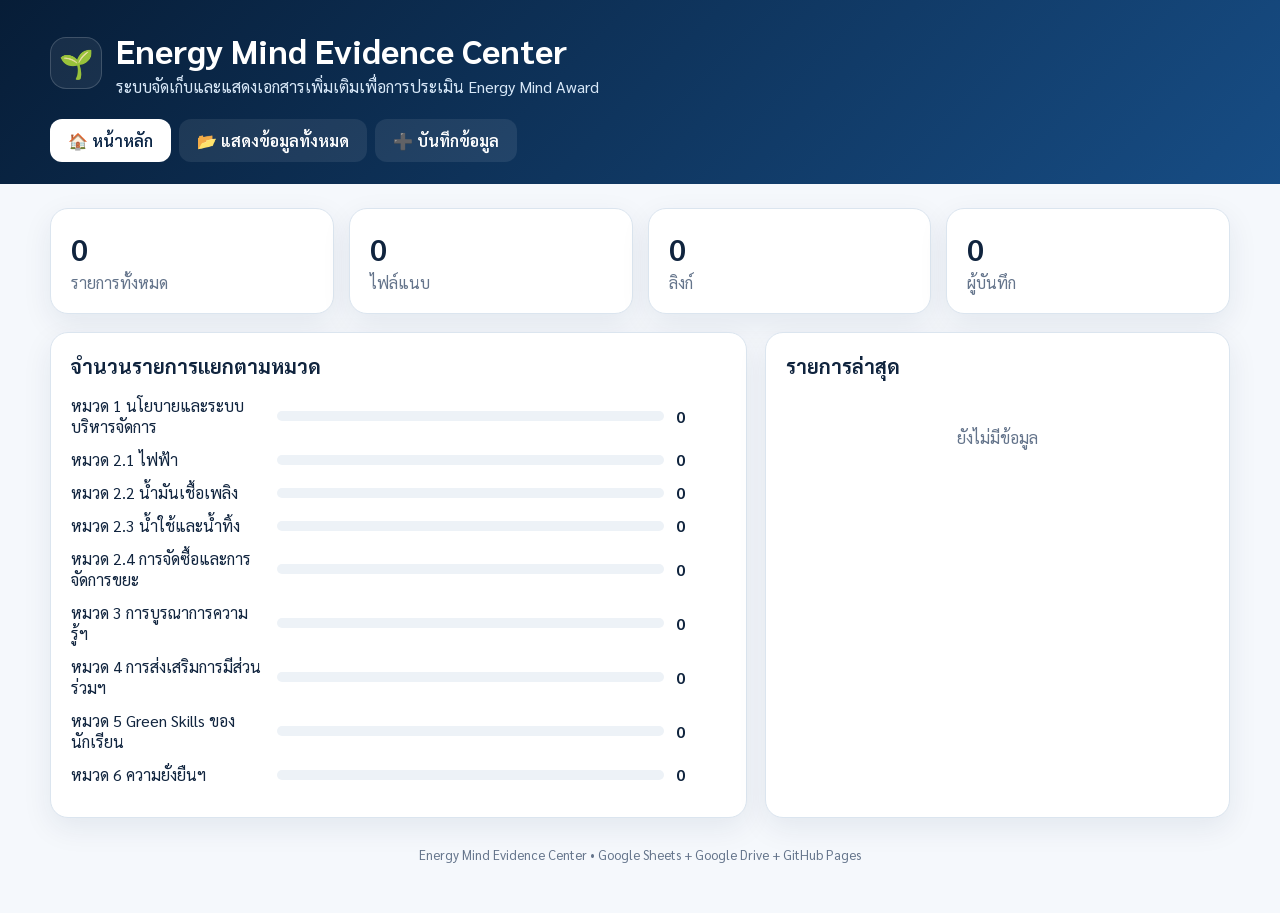
==== energy-mind/index.html @ d29fad3a "Add Energy Mind Evidence Center frontend" ====
<!DOCTYPE html>
<html lang="th">
<head>
  <meta charset="UTF-8" />
  <meta name="viewport" content="width=device-width, initial-scale=1.0" />
  <title>Energy Mind Evidence Center</title>
  <link rel="preconnect" href="https://fonts.googleapis.com">
  <link rel="preconnect" href="https://fonts.gstatic.com" crossorigin>
  <link href="https://fonts.googleapis.com/css2?family=Sarabun:wght@400;500;600;700&display=swap" rel="stylesheet">
  <style>
    :root{--navy:#0b2545;--blue:#1d4ed8;--sky:#eaf4ff;--green:#15803d;--text:#10243e;--muted:#64748b;--line:#dbe5ef;--white:#fff;--bg:#f5f8fc;--shadow:0 10px 30px rgba(15,42,74,.08)}
    *{box-sizing:border-box} body{margin:0;font-family:'Sarabun',sans-serif;background:var(--bg);color:var(--text)}
    header{background:linear-gradient(135deg,#071d37,#174d85);color:#fff;padding:28px 20px 22px}.wrap{max-width:1180px;margin:auto}.brand{display:flex;align-items:center;gap:14px}.logo{width:52px;height:52px;border-radius:16px;background:#fff1;display:grid;place-items:center;font-size:28px;border:1px solid #ffffff2b}.brand h1{margin:0;font-size:clamp(22px,3vw,34px)}.brand p{margin:4px 0 0;color:#d8e8f8}.nav{display:flex;gap:8px;margin-top:22px;flex-wrap:wrap}.nav button{border:0;border-radius:12px;padding:11px 18px;font:inherit;font-weight:600;cursor:pointer;background:#ffffff15;color:#fff}.nav button.active{background:#fff;color:var(--navy)}
    main{padding:24px 20px 50px}.tab{display:none}.tab.active{display:block}.cards{display:grid;grid-template-columns:repeat(4,1fr);gap:15px}.card,.panel{background:#fff;border:1px solid var(--line);border-radius:18px;box-shadow:var(--shadow)}.card{padding:20px}.card .k{font-size:30px;font-weight:700}.card .l{color:var(--muted);margin-top:4px}.grid2{display:grid;grid-template-columns:1.5fr 1fr;gap:18px;margin-top:18px}.panel{padding:20px}.panel h2{margin:0 0 16px;font-size:20px}.bar-row{display:grid;grid-template-columns:minmax(180px,1fr) 2fr 50px;gap:12px;align-items:center;margin:12px 0}.bar{height:10px;background:#edf2f7;border-radius:999px;overflow:hidden}.bar>span{display:block;height:100%;background:linear-gradient(90deg,#1d4ed8,#38bdf8);border-radius:999px}.latest{display:flex;flex-direction:column;gap:10px}.latest-item{padding:12px;border:1px solid var(--line);border-radius:12px}.latest-item b{display:block}.latest-item small{color:var(--muted)}
    .toolbar{display:flex;gap:10px;flex-wrap:wrap;margin-bottom:14px}.toolbar input,.toolbar select,.form input,.form select{padding:12px 13px;border:1px solid #cbd5e1;border-radius:12px;font:inherit;background:#fff;min-height:44px}.toolbar input{flex:1;min-width:230px}.table-wrap{overflow:auto;border:1px solid var(--line);border-radius:14px}.table{width:100%;border-collapse:collapse;min-width:850px}.table th,.table td{padding:12px 13px;border-bottom:1px solid var(--line);text-align:left;vertical-align:middle}.table th{background:#f8fafc;font-size:14px}.pill{display:inline-flex;padding:5px 9px;border-radius:999px;font-size:12px;font-weight:700;background:#eff6ff;color:#1d4ed8}.open{display:inline-block;text-decoration:none;background:#0f766e;color:#fff;padding:7px 11px;border-radius:10px;font-size:13px}.empty{text-align:center;color:var(--muted);padding:32px!important}
    .form{display:grid;gap:16px;max-width:760px}.field label{display:block;font-weight:700;margin-bottom:7px}.field small{color:var(--muted)}.upload-box{border:2px dashed #b8c7d9;border-radius:16px;padding:22px;background:#f8fbff}.actions{display:flex;gap:10px;flex-wrap:wrap}.btn{border:0;border-radius:12px;padding:12px 18px;font:inherit;font-weight:700;cursor:pointer}.btn-primary{background:var(--blue);color:#fff}.btn-secondary{background:#e2e8f0;color:#334155}.status{padding:12px 14px;border-radius:12px;display:none}.status.show{display:block}.status.ok{background:#dcfce7;color:#166534}.status.err{background:#fee2e2;color:#991b1b}.note{padding:13px 15px;background:#fff7ed;color:#9a3412;border:1px solid #fed7aa;border-radius:12px;margin-bottom:16px}.footer{text-align:center;color:var(--muted);font-size:13px;margin-top:28px}
    @media(max-width:900px){.cards{grid-template-columns:repeat(2,1fr)}.grid2{grid-template-columns:1fr}} @media(max-width:560px){.cards{grid-template-columns:1fr}.bar-row{grid-template-columns:1fr}.brand{align-items:flex-start}.logo{flex:0 0 52px}}
  </style>
</head>
<body>
<header><div class="wrap">
  <div class="brand"><div class="logo">🌱</div><div><h1>Energy Mind Evidence Center</h1><p>ระบบจัดเก็บและแสดงเอกสารเพิ่มเติมเพื่อการประเมิน Energy Mind Award</p></div></div>
  <div class="nav"><button data-tab="home" class="active">🏠 หน้าหลัก</button><button data-tab="all">📂 แสดงข้อมูลทั้งหมด</button><button data-tab="add">➕ บันทึกข้อมูล</button></div>
</div></header>
<main><div class="wrap">
  <section id="home" class="tab active">
    <div class="cards">
      <div class="card"><div class="k" id="totalCount">0</div><div class="l">รายการทั้งหมด</div></div>
      <div class="card"><div class="k" id="fileCount">0</div><div class="l">ไฟล์แนบ</div></div>
      <div class="card"><div class="k" id="linkCount">0</div><div class="l">ลิงก์</div></div>
      <div class="card"><div class="k" id="userCount">0</div><div class="l">ผู้บันทึก</div></div>
    </div>
    <div class="grid2">
      <div class="panel"><h2>จำนวนรายการแยกตามหมวด</h2><div id="categoryBars"></div></div>
      <div class="panel"><h2>รายการล่าสุด</h2><div id="latest" class="latest"></div></div>
    </div>
  </section>

  <section id="all" class="tab">
    <div class="panel"><h2>เอกสารเพิ่มเติมทั้งหมด</h2>
      <div class="toolbar"><input id="search" placeholder="ค้นหาหมวด ผู้บันทึก หรือชื่อไฟล์..."><select id="filterCategory"><option value="">ทุกหมวด</option></select><select id="filterType"><option value="">ทุกประเภท</option><option value="ไฟล์">ไฟล์</option><option value="ลิงก์">ลิงก์</option></select></div>
      <div class="table-wrap"><table class="table"><thead><tr><th>ลำดับ</th><th>หมวด</th><th>ผู้บันทึก</th><th>วันที่</th><th>เวลา</th><th>ประเภท</th><th>ชื่อไฟล์/ลิงก์</th><th>เปิด</th></tr></thead><tbody id="rows"></tbody></table></div>
    </div>
  </section>

  <section id="add" class="tab">
    <div class="panel"><h2>บันทึกเอกสารเพิ่มเติม</h2>
      <div id="configNote" class="note">ระบบยังไม่ได้ใส่ URL ของ Google Apps Script Web App กรุณาดูไฟล์ README แล้วนำ URL หลัง Deploy มาใส่ในตัวแปร <b>APPS_SCRIPT_URL</b></div>
      <form id="recordForm" class="form">
        <div class="field"><label>หมวด</label><select id="category" required></select></div>
        <div class="field"><label>ผู้บันทึก</label><input id="recorder" required placeholder="ชื่อผู้บันทึก"></div>
        <div class="field"><label>วัน/เดือน/ปี และเวลา</label><input id="datetime" readonly><small>ระบบกำหนดให้อัตโนมัติเมื่อบันทึก</small></div>
        <div class="field"><label>ไฟล์แนบ</label><div class="upload-box"><input id="file" type="file"><div><small>สามารถแนบไฟล์ หรือใช้ลิงก์ด้านล่างอย่างใดอย่างหนึ่ง</small></div></div></div>
        <div class="field"><label>ลิงก์</label><input id="link" type="url" placeholder="https://..."></div>
        <div class="actions"><button class="btn btn-primary" type="submit">บันทึกข้อมูล</button><button class="btn btn-secondary" type="reset">ล้างข้อมูล</button></div>
        <div id="status" class="status"></div>
      </form>
    </div>
  </section>
  <div class="footer">Energy Mind Evidence Center • Google Sheets + Google Drive + GitHub Pages</div>
</div></main>
<script>
const APPS_SCRIPT_URL = 'PASTE_YOUR_APPS_SCRIPT_WEB_APP_URL_HERE';
const CATEGORIES = [
  'หมวด 1 นโยบายและระบบบริหารจัดการ',
  'หมวด 2.1 ไฟฟ้า',
  'หมวด 2.2 น้ำมันเชื้อเพลิง',
  'หมวด 2.3 น้ำใช้และน้ำทิ้ง',
  'หมวด 2.4 การจัดซื้อและการจัดการขยะ',
  'หมวด 3 การบูรณาการความรู้ฯ',
  'หมวด 4 การส่งเสริมการมีส่วนร่วมฯ',
  'หมวด 5 Green Skills ของนักเรียน',
  'หมวด 6 ความยั่งยืนฯ'
];
let records=[];
const $=s=>document.querySelector(s);
function init(){
  CATEGORIES.forEach(c=>{ $('#category').add(new Option(c,c)); $('#filterCategory').add(new Option(c,c)); });
  document.querySelectorAll('.nav button').forEach(b=>b.onclick=()=>showTab(b.dataset.tab));
  $('#search').oninput=renderTable; $('#filterCategory').onchange=renderTable; $('#filterType').onchange=renderTable;
  $('#recordForm').onsubmit=submitRecord; $('#recordForm').onreset=()=>setTimeout(updateNow,0); updateNow();
  if(isConfigured()){ $('#configNote').style.display='none'; loadRecords(); } else renderAll();
}
function isConfigured(){return APPS_SCRIPT_URL.startsWith('https://script.google.com/macros/s/');}
function showTab(id){document.querySelectorAll('.tab').forEach(x=>x.classList.remove('active')); document.querySelectorAll('.nav button').forEach(x=>x.classList.remove('active')); $('#'+id).classList.add('active'); document.querySelector(`[data-tab="${id}"]`).classList.add('active'); if(id!=='add'&&isConfigured()) loadRecords();}
function updateNow(){const d=new Date(); $('#datetime').value=d.toLocaleString('th-TH',{dateStyle:'medium',timeStyle:'short'});}
function loadRecords(){
  const cb='energyMindCallback_'+Date.now();
  window[cb]=data=>{ records=Array.isArray(data)?data:(data.records||[]); renderAll(); delete window[cb]; script.remove(); };
  const script=document.createElement('script'); script.src=APPS_SCRIPT_URL+'?action=list&callback='+cb+'&t='+Date.now(); script.onerror=()=>{showStatus('โหลดข้อมูลไม่สำเร็จ กรุณาตรวจสอบ Web App URL','err'); delete window[cb];}; document.body.appendChild(script);
}
function renderAll(){renderDashboard();renderTable();}
function renderDashboard(){
  $('#totalCount').textContent=records.length; $('#fileCount').textContent=records.filter(r=>r.type==='ไฟล์').length; $('#linkCount').textContent=records.filter(r=>r.type==='ลิงก์').length; $('#userCount').textContent=new Set(records.map(r=>r.recorder).filter(Boolean)).size;
  const counts=Object.fromEntries(CATEGORIES.map(c=>[c,0])); records.forEach(r=>counts[r.category]=(counts[r.category]||0)+1); const max=Math.max(1,...Object.values(counts));
  $('#categoryBars').innerHTML=CATEGORIES.map(c=>`<div class="bar-row"><div>${escapeHtml(c)}</div><div class="bar"><span style="width:${(counts[c]/max)*100}%"></span></div><b>${counts[c]}</b></div>`).join('');
  const latest=[...records].slice(-5).reverse(); $('#latest').innerHTML=latest.length?latest.map(r=>`<div class="latest-item"><b>${escapeHtml(r.category||'-')}</b><small>${escapeHtml(r.recorder||'-')} • ${escapeHtml(r.date||'')} ${escapeHtml(r.time||'')}</small></div>`).join(''):'<div class="empty">ยังไม่มีข้อมูล</div>';
}
function renderTable(){
  const q=$('#search').value.toLowerCase(); const cat=$('#filterCategory').value; const type=$('#filterType').value;
  let data=records.filter(r=>(!cat||r.category===cat)&&(!type||r.type===type)&&(!q||[r.category,r.recorder,r.name].join(' ').toLowerCase().includes(q))).reverse();
  $('#rows').innerHTML=data.length?data.map((r,i)=>`<tr><td>${i+1}</td><td>${escapeHtml(r.category||'')}</td><td>${escapeHtml(r.recorder||'')}</td><td>${escapeHtml(r.date||'')}</td><td>${escapeHtml(r.time||'')}</td><td><span class="pill">${escapeHtml(r.type||'')}</span></td><td>${escapeHtml(r.name||'')}</td><td>${r.url?`<a class="open" target="_blank" rel="noopener" href="${encodeURI(r.url)}">เปิด</a>`:'-'}</td></tr>`).join(''):'<tr><td class="empty" colspan="8">ยังไม่มีข้อมูล</td></tr>';
}
async function submitRecord(e){
  e.preventDefault(); if(!isConfigured()){showStatus('กรุณาตั้งค่า APPS_SCRIPT_URL ก่อนใช้งาน','err');return;}
  const category=$('#category').value.trim(), recorder=$('#recorder').value.trim(), link=$('#link').value.trim(), file=$('#file').files[0];
  if(!file&&!link){showStatus('กรุณาแนบไฟล์หรือใส่ลิงก์อย่างน้อย 1 รายการ','err');return;}
  const p=new URLSearchParams(); p.set('action','add'); p.set('category',category); p.set('recorder',recorder);
  if(file){ const base64=await fileToBase64(file); p.set('type','ไฟล์'); p.set('name',file.name); p.set('mimeType',file.type||'application/octet-stream'); p.set('fileData',base64); }
  else { p.set('type','ลิงก์'); p.set('name',link); p.set('url',link); }
  try{ await fetch(APPS_SCRIPT_URL,{method:'POST',mode:'no-cors',headers:{'Content-Type':'application/x-www-form-urlencoded;charset=UTF-8'},body:p.toString()}); showStatus('ส่งข้อมูลเรียบร้อยแล้ว กำลังรีเฟรชข้อมูล...','ok'); e.target.reset(); updateNow(); setTimeout(loadRecords,1200); }
  catch(err){ showStatus('บันทึกไม่สำเร็จ: '+err.message,'err'); }
}
function fileToBase64(file){return new Promise((resolve,reject)=>{const r=new FileReader();r.onload=()=>resolve(String(r.result).split(',')[1]);r.onerror=reject;r.readAsDataURL(file);});}
function showStatus(msg,type){const s=$('#status');s.textContent=msg;s.className='status show '+type;}
function escapeHtml(v){return String(v??'').replace(/[&<>'"]/g,m=>({'&':'&amp;','<':'&lt;','>':'&gt;',"'":'&#39;','"':'&quot;'}[m]));}
init();
</script>
</body>
</html>
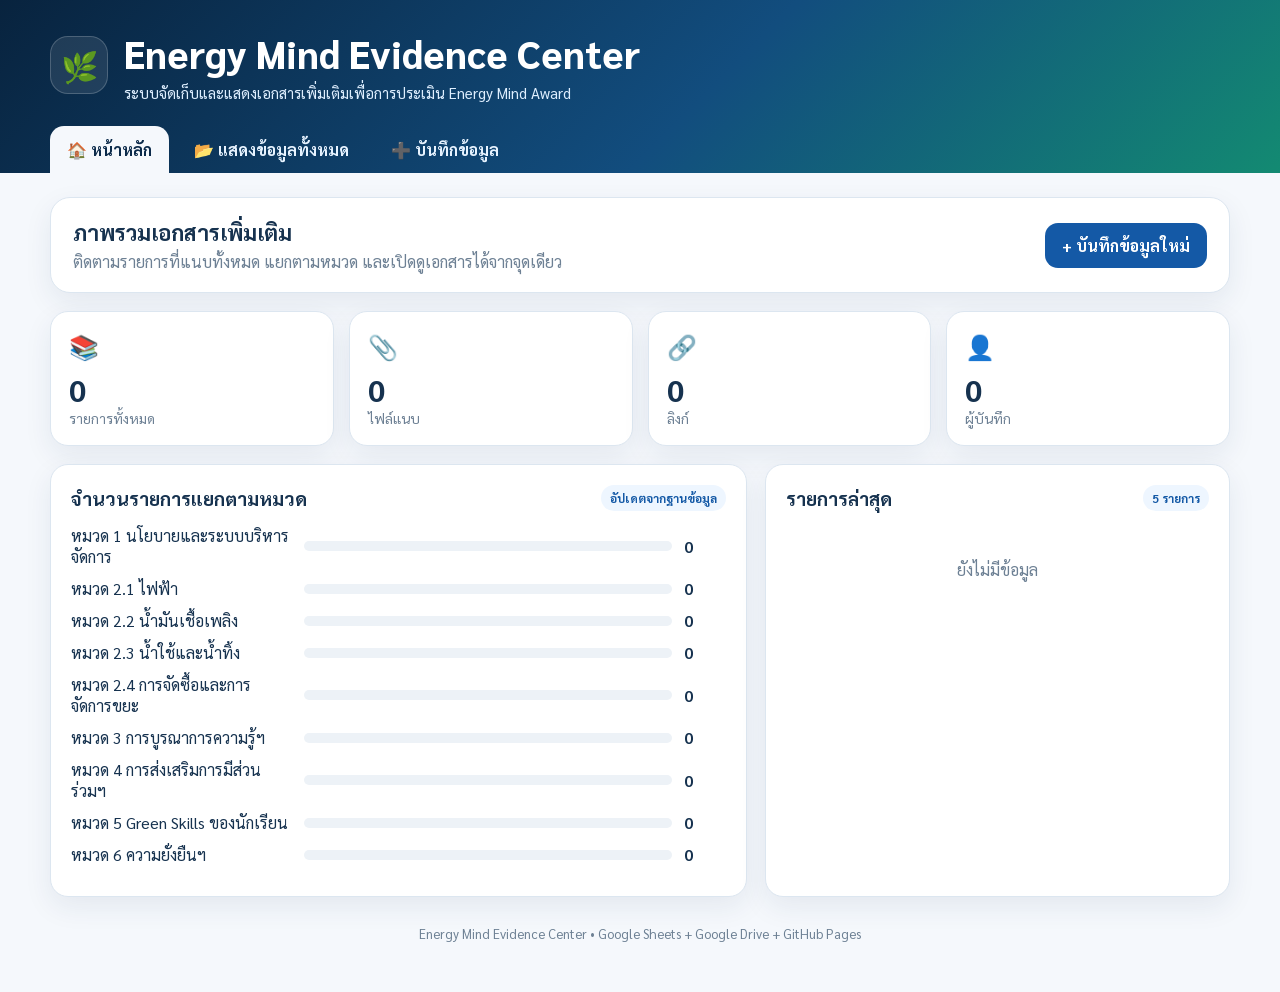
==== commit aee6e560: "Polish Energy Mind Evidence Center web interface" ====
--- a/energy-mind/index.html
+++ b/energy-mind/index.html
@@ -1,119 +1,84 @@
 <!DOCTYPE html>
 <html lang="th">
 <head>
-  <meta charset="UTF-8" />
-  <meta name="viewport" content="width=device-width, initial-scale=1.0" />
-  <title>Energy Mind Evidence Center</title>
-  <link rel="preconnect" href="https://fonts.googleapis.com">
-  <link rel="preconnect" href="https://fonts.gstatic.com" crossorigin>
-  <link href="https://fonts.googleapis.com/css2?family=Sarabun:wght@400;500;600;700&display=swap" rel="stylesheet">
-  <style>
-    :root{--navy:#0b2545;--blue:#1d4ed8;--sky:#eaf4ff;--green:#15803d;--text:#10243e;--muted:#64748b;--line:#dbe5ef;--white:#fff;--bg:#f5f8fc;--shadow:0 10px 30px rgba(15,42,74,.08)}
-    *{box-sizing:border-box} body{margin:0;font-family:'Sarabun',sans-serif;background:var(--bg);color:var(--text)}
-    header{background:linear-gradient(135deg,#071d37,#174d85);color:#fff;padding:28px 20px 22px}.wrap{max-width:1180px;margin:auto}.brand{display:flex;align-items:center;gap:14px}.logo{width:52px;height:52px;border-radius:16px;background:#fff1;display:grid;place-items:center;font-size:28px;border:1px solid #ffffff2b}.brand h1{margin:0;font-size:clamp(22px,3vw,34px)}.brand p{margin:4px 0 0;color:#d8e8f8}.nav{display:flex;gap:8px;margin-top:22px;flex-wrap:wrap}.nav button{border:0;border-radius:12px;padding:11px 18px;font:inherit;font-weight:600;cursor:pointer;background:#ffffff15;color:#fff}.nav button.active{background:#fff;color:var(--navy)}
-    main{padding:24px 20px 50px}.tab{display:none}.tab.active{display:block}.cards{display:grid;grid-template-columns:repeat(4,1fr);gap:15px}.card,.panel{background:#fff;border:1px solid var(--line);border-radius:18px;box-shadow:var(--shadow)}.card{padding:20px}.card .k{font-size:30px;font-weight:700}.card .l{color:var(--muted);margin-top:4px}.grid2{display:grid;grid-template-columns:1.5fr 1fr;gap:18px;margin-top:18px}.panel{padding:20px}.panel h2{margin:0 0 16px;font-size:20px}.bar-row{display:grid;grid-template-columns:minmax(180px,1fr) 2fr 50px;gap:12px;align-items:center;margin:12px 0}.bar{height:10px;background:#edf2f7;border-radius:999px;overflow:hidden}.bar>span{display:block;height:100%;background:linear-gradient(90deg,#1d4ed8,#38bdf8);border-radius:999px}.latest{display:flex;flex-direction:column;gap:10px}.latest-item{padding:12px;border:1px solid var(--line);border-radius:12px}.latest-item b{display:block}.latest-item small{color:var(--muted)}
-    .toolbar{display:flex;gap:10px;flex-wrap:wrap;margin-bottom:14px}.toolbar input,.toolbar select,.form input,.form select{padding:12px 13px;border:1px solid #cbd5e1;border-radius:12px;font:inherit;background:#fff;min-height:44px}.toolbar input{flex:1;min-width:230px}.table-wrap{overflow:auto;border:1px solid var(--line);border-radius:14px}.table{width:100%;border-collapse:collapse;min-width:850px}.table th,.table td{padding:12px 13px;border-bottom:1px solid var(--line);text-align:left;vertical-align:middle}.table th{background:#f8fafc;font-size:14px}.pill{display:inline-flex;padding:5px 9px;border-radius:999px;font-size:12px;font-weight:700;background:#eff6ff;color:#1d4ed8}.open{display:inline-block;text-decoration:none;background:#0f766e;color:#fff;padding:7px 11px;border-radius:10px;font-size:13px}.empty{text-align:center;color:var(--muted);padding:32px!important}
-    .form{display:grid;gap:16px;max-width:760px}.field label{display:block;font-weight:700;margin-bottom:7px}.field small{color:var(--muted)}.upload-box{border:2px dashed #b8c7d9;border-radius:16px;padding:22px;background:#f8fbff}.actions{display:flex;gap:10px;flex-wrap:wrap}.btn{border:0;border-radius:12px;padding:12px 18px;font:inherit;font-weight:700;cursor:pointer}.btn-primary{background:var(--blue);color:#fff}.btn-secondary{background:#e2e8f0;color:#334155}.status{padding:12px 14px;border-radius:12px;display:none}.status.show{display:block}.status.ok{background:#dcfce7;color:#166534}.status.err{background:#fee2e2;color:#991b1b}.note{padding:13px 15px;background:#fff7ed;color:#9a3412;border:1px solid #fed7aa;border-radius:12px;margin-bottom:16px}.footer{text-align:center;color:var(--muted);font-size:13px;margin-top:28px}
-    @media(max-width:900px){.cards{grid-template-columns:repeat(2,1fr)}.grid2{grid-template-columns:1fr}} @media(max-width:560px){.cards{grid-template-columns:1fr}.bar-row{grid-template-columns:1fr}.brand{align-items:flex-start}.logo{flex:0 0 52px}}
-  </style>
+<meta charset="UTF-8" />
+<meta name="viewport" content="width=device-width, initial-scale=1.0" />
+<title>Energy Mind Evidence Center</title>
+<link rel="preconnect" href="https://fonts.googleapis.com">
+<link rel="preconnect" href="https://fonts.gstatic.com" crossorigin>
+<link href="https://fonts.googleapis.com/css2?family=Sarabun:wght@400;500;600;700;800&display=swap" rel="stylesheet">
+<style>
+:root{--navy:#0b2a4a;--blue:#1459a6;--green:#0f8a64;--mint:#e8f7f1;--sky:#eef6ff;--bg:#f5f8fc;--text:#16324f;--muted:#6d8094;--line:#dce6f0;--white:#fff;--shadow:0 10px 28px rgba(24,55,90,.08)}
+*{box-sizing:border-box} body{margin:0;font-family:'Sarabun',sans-serif;background:var(--bg);color:var(--text)} button,input,select{font:inherit}
+header{background:linear-gradient(135deg,#08233e 0%,#124d7e 55%,#138a72 100%);color:#fff;padding:28px 20px 0}.wrap{max-width:1180px;margin:auto}.brand{display:flex;align-items:center;gap:16px}.brand-icon{width:58px;height:58px;border-radius:18px;display:grid;place-items:center;background:#ffffff18;border:1px solid #ffffff32;font-size:30px}.brand h1{margin:0;font-size:clamp(25px,4vw,38px);font-weight:800}.brand p{margin:5px 0 0;color:#dfefff;font-size:15px}.nav{display:flex;gap:8px;margin-top:24px;overflow:auto}.nav button{border:0;background:transparent;color:#e7f3ff;padding:13px 17px;border-radius:14px 14px 0 0;cursor:pointer;font-weight:700;white-space:nowrap}.nav button.active{background:var(--bg);color:var(--navy)}
+main{padding:24px 20px 50px}.tab{display:none}.tab.active{display:block}.hero{display:flex;justify-content:space-between;gap:18px;align-items:center;background:#fff;border:1px solid var(--line);border-radius:20px;padding:20px 22px;box-shadow:var(--shadow);margin-bottom:18px}.hero h2{margin:0 0 5px;font-size:22px}.hero p{margin:0;color:var(--muted)}.primary{border:0;background:var(--blue);color:#fff;border-radius:13px;padding:12px 17px;font-weight:700;cursor:pointer}.secondary{border:0;background:#e8eef5;color:#334d66;border-radius:13px;padding:12px 17px;font-weight:700;cursor:pointer}
+.cards{display:grid;grid-template-columns:repeat(4,1fr);gap:15px}.card,.panel{background:#fff;border:1px solid var(--line);border-radius:18px;box-shadow:var(--shadow)}.card{padding:18px}.card .icon{font-size:24px}.card .num{font-size:30px;font-weight:800;margin-top:8px}.card .label{color:var(--muted);font-size:14px}.grid2{display:grid;grid-template-columns:1.5fr 1fr;gap:18px;margin-top:18px}.panel{padding:20px}.panel-head{display:flex;justify-content:space-between;align-items:center;gap:12px;margin-bottom:14px}.panel h3{margin:0;font-size:19px}.chip{padding:5px 9px;border-radius:999px;background:var(--sky);color:var(--blue);font-size:12px;font-weight:700}.bar-row{display:grid;grid-template-columns:minmax(170px,1.2fr) 2fr 42px;gap:12px;align-items:center;margin:11px 0}.bar{height:10px;background:#edf2f7;border-radius:999px;overflow:hidden}.bar span{display:block;height:100%;background:linear-gradient(90deg,#1459a6,#20a47b);border-radius:999px}.latest{display:grid;gap:10px}.latest-item{padding:12px;border:1px solid var(--line);border-radius:13px;background:#fbfdff}.latest-item b{display:block;font-size:14px}.latest-item small{color:var(--muted)}
+.toolbar{display:flex;gap:10px;flex-wrap:wrap;margin-bottom:14px}.toolbar input,.toolbar select,.form input,.form select{border:1px solid #cbd8e5;background:#fff;border-radius:12px;min-height:44px;padding:10px 12px}.toolbar input{flex:1;min-width:230px}.table-wrap{overflow:auto;border:1px solid var(--line);border-radius:14px}.table{width:100%;border-collapse:collapse;min-width:880px}.table th,.table td{padding:12px 13px;border-bottom:1px solid var(--line);text-align:left;vertical-align:middle}.table th{background:#f8fbfe;font-size:13px}.table tr:hover td{background:#fbfdff}.type{display:inline-flex;padding:5px 9px;border-radius:999px;background:var(--mint);color:#087255;font-size:12px;font-weight:700}.open{display:inline-block;text-decoration:none;background:#0f766e;color:#fff;padding:7px 11px;border-radius:9px;font-size:13px}.empty{text-align:center;color:var(--muted);padding:34px!important}
+.form{display:grid;gap:16px;max-width:760px}.field label{display:block;font-weight:700;margin-bottom:7px}.field small{display:block;color:var(--muted);margin-top:5px}.upload{border:2px dashed #b8c9da;background:#f9fcff;border-radius:16px;padding:20px}.actions{display:flex;gap:10px;flex-wrap:wrap}.status{display:none;padding:12px 14px;border-radius:12px;font-weight:600}.status.show{display:block}.status.ok{background:#dcfce7;color:#166534}.status.err{background:#fee2e2;color:#991b1b}.notice{display:none;margin-bottom:15px;padding:13px 15px;border-radius:13px;background:#fff7ed;border:1px solid #fed7aa;color:#9a3412}.footer{text-align:center;color:var(--muted);font-size:13px;padding-top:28px}
+@media(max-width:900px){.cards{grid-template-columns:repeat(2,1fr)}.grid2{grid-template-columns:1fr}.hero{align-items:flex-start;flex-direction:column}}@media(max-width:560px){.cards{grid-template-columns:1fr}.bar-row{grid-template-columns:1fr}.brand{align-items:flex-start}.brand-icon{flex:0 0 58px}.panel{padding:16px}}
+</style>
 </head>
 <body>
 <header><div class="wrap">
-  <div class="brand"><div class="logo">🌱</div><div><h1>Energy Mind Evidence Center</h1><p>ระบบจัดเก็บและแสดงเอกสารเพิ่มเติมเพื่อการประเมิน Energy Mind Award</p></div></div>
-  <div class="nav"><button data-tab="home" class="active">🏠 หน้าหลัก</button><button data-tab="all">📂 แสดงข้อมูลทั้งหมด</button><button data-tab="add">➕ บันทึกข้อมูล</button></div>
+  <div class="brand"><div class="brand-icon">🌿</div><div><h1>Energy Mind Evidence Center</h1><p>ระบบจัดเก็บและแสดงเอกสารเพิ่มเติมเพื่อการประเมิน Energy Mind Award</p></div></div>
+  <nav class="nav">
+    <button class="active" data-tab="home">🏠 หน้าหลัก</button>
+    <button data-tab="all">📂 แสดงข้อมูลทั้งหมด</button>
+    <button data-tab="add">➕ บันทึกข้อมูล</button>
+  </nav>
 </div></header>
 <main><div class="wrap">
-  <section id="home" class="tab active">
-    <div class="cards">
-      <div class="card"><div class="k" id="totalCount">0</div><div class="l">รายการทั้งหมด</div></div>
-      <div class="card"><div class="k" id="fileCount">0</div><div class="l">ไฟล์แนบ</div></div>
-      <div class="card"><div class="k" id="linkCount">0</div><div class="l">ลิงก์</div></div>
-      <div class="card"><div class="k" id="userCount">0</div><div class="l">ผู้บันทึก</div></div>
-    </div>
-    <div class="grid2">
-      <div class="panel"><h2>จำนวนรายการแยกตามหมวด</h2><div id="categoryBars"></div></div>
-      <div class="panel"><h2>รายการล่าสุด</h2><div id="latest" class="latest"></div></div>
-    </div>
-  </section>
-
-  <section id="all" class="tab">
-    <div class="panel"><h2>เอกสารเพิ่มเติมทั้งหมด</h2>
-      <div class="toolbar"><input id="search" placeholder="ค้นหาหมวด ผู้บันทึก หรือชื่อไฟล์..."><select id="filterCategory"><option value="">ทุกหมวด</option></select><select id="filterType"><option value="">ทุกประเภท</option><option value="ไฟล์">ไฟล์</option><option value="ลิงก์">ลิงก์</option></select></div>
-      <div class="table-wrap"><table class="table"><thead><tr><th>ลำดับ</th><th>หมวด</th><th>ผู้บันทึก</th><th>วันที่</th><th>เวลา</th><th>ประเภท</th><th>ชื่อไฟล์/ลิงก์</th><th>เปิด</th></tr></thead><tbody id="rows"></tbody></table></div>
-    </div>
-  </section>
-
-  <section id="add" class="tab">
-    <div class="panel"><h2>บันทึกเอกสารเพิ่มเติม</h2>
-      <div id="configNote" class="note">ระบบยังไม่ได้ใส่ URL ของ Google Apps Script Web App กรุณาดูไฟล์ README แล้วนำ URL หลัง Deploy มาใส่ในตัวแปร <b>APPS_SCRIPT_URL</b></div>
-      <form id="recordForm" class="form">
-        <div class="field"><label>หมวด</label><select id="category" required></select></div>
-        <div class="field"><label>ผู้บันทึก</label><input id="recorder" required placeholder="ชื่อผู้บันทึก"></div>
-        <div class="field"><label>วัน/เดือน/ปี และเวลา</label><input id="datetime" readonly><small>ระบบกำหนดให้อัตโนมัติเมื่อบันทึก</small></div>
-        <div class="field"><label>ไฟล์แนบ</label><div class="upload-box"><input id="file" type="file"><div><small>สามารถแนบไฟล์ หรือใช้ลิงก์ด้านล่างอย่างใดอย่างหนึ่ง</small></div></div></div>
-        <div class="field"><label>ลิงก์</label><input id="link" type="url" placeholder="https://..."></div>
-        <div class="actions"><button class="btn btn-primary" type="submit">บันทึกข้อมูล</button><button class="btn btn-secondary" type="reset">ล้างข้อมูล</button></div>
-        <div id="status" class="status"></div>
-      </form>
-    </div>
-  </section>
-  <div class="footer">Energy Mind Evidence Center • Google Sheets + Google Drive + GitHub Pages</div>
+<section id="home" class="tab active">
+  <div class="hero"><div><h2>ภาพรวมเอกสารเพิ่มเติม</h2><p>ติดตามรายการที่แนบทั้งหมด แยกตามหมวด และเปิดดูเอกสารได้จากจุดเดียว</p></div><button class="primary" onclick="showTab('add')">+ บันทึกข้อมูลใหม่</button></div>
+  <div class="cards">
+    <div class="card"><div class="icon">📚</div><div class="num" id="totalCount">0</div><div class="label">รายการทั้งหมด</div></div>
+    <div class="card"><div class="icon">📎</div><div class="num" id="fileCount">0</div><div class="label">ไฟล์แนบ</div></div>
+    <div class="card"><div class="icon">🔗</div><div class="num" id="linkCount">0</div><div class="label">ลิงก์</div></div>
+    <div class="card"><div class="icon">👤</div><div class="num" id="userCount">0</div><div class="label">ผู้บันทึก</div></div>
+  </div>
+  <div class="grid2">
+    <div class="panel"><div class="panel-head"><h3>จำนวนรายการแยกตามหมวด</h3><span class="chip">อัปเดตจากฐานข้อมูล</span></div><div id="categoryBars"></div></div>
+    <div class="panel"><div class="panel-head"><h3>รายการล่าสุด</h3><span class="chip">5 รายการ</span></div><div id="latest" class="latest"></div></div>
+  </div>
+</section>
+<section id="all" class="tab">
+  <div class="panel"><div class="panel-head"><div><h3>เอกสารเพิ่มเติมทั้งหมด</h3><small style="color:var(--muted)">ค้นหา กรอง และเปิดเอกสารตามหมวดได้ทันที</small></div><button class="primary" onclick="showTab('add')">+ เพิ่มรายการ</button></div>
+    <div class="toolbar"><input id="search" placeholder="ค้นหาหมวด ผู้บันทึก หรือชื่อไฟล์..."><select id="filterCategory"><option value="">ทุกหมวด</option></select><select id="filterType"><option value="">ทุกประเภท</option><option value="ไฟล์">ไฟล์</option><option value="ลิงก์">ลิงก์</option></select></div>
+    <div class="table-wrap"><table class="table"><thead><tr><th>ลำดับ</th><th>หมวด</th><th>ผู้บันทึก</th><th>วันที่</th><th>เวลา</th><th>ประเภท</th><th>ชื่อไฟล์/ลิงก์</th><th>เอกสาร</th></tr></thead><tbody id="rows"></tbody></table></div>
+  </div>
+</section>
+<section id="add" class="tab">
+  <div class="panel"><div class="panel-head"><div><h3>บันทึกเอกสารเพิ่มเติม</h3><small style="color:var(--muted)">แนบไฟล์หรือวางลิงก์อย่างใดอย่างหนึ่ง</small></div></div>
+    <div id="configNote" class="notice">ยังไม่ได้เชื่อม Google Apps Script Web App จึงยังไม่สามารถบันทึกข้อมูลจริงได้</div>
+    <form id="recordForm" class="form">
+      <div class="field"><label>หมวด</label><select id="category" required></select></div>
+      <div class="field"><label>ผู้บันทึก</label><input id="recorder" required placeholder="กรอกชื่อผู้บันทึก"></div>
+      <div class="field"><label>วัน/เดือน/ปี และเวลา</label><input id="datetime" readonly><small>ระบบแสดงและบันทึกให้อัตโนมัติตามเวลาประเทศไทย</small></div>
+      <div class="field"><label>ไฟล์แนบ</label><div class="upload"><input id="file" type="file"><small>เลือกไฟล์ที่ต้องการแนบ หรือใช้ลิงก์ด้านล่างแทน</small></div></div>
+      <div class="field"><label>ลิงก์</label><input id="link" type="url" placeholder="https://..."></div>
+      <div class="actions"><button type="submit" class="primary">💾 บันทึกข้อมูล</button><button type="reset" class="secondary">ล้างข้อมูล</button></div>
+      <div id="status" class="status"></div>
+    </form>
+  </div>
+</section>
+<div class="footer">Energy Mind Evidence Center • Google Sheets + Google Drive + GitHub Pages</div>
 </div></main>
 <script>
-const APPS_SCRIPT_URL = 'PASTE_YOUR_APPS_SCRIPT_WEB_APP_URL_HERE';
-const CATEGORIES = [
-  'หมวด 1 นโยบายและระบบบริหารจัดการ',
-  'หมวด 2.1 ไฟฟ้า',
-  'หมวด 2.2 น้ำมันเชื้อเพลิง',
-  'หมวด 2.3 น้ำใช้และน้ำทิ้ง',
-  'หมวด 2.4 การจัดซื้อและการจัดการขยะ',
-  'หมวด 3 การบูรณาการความรู้ฯ',
-  'หมวด 4 การส่งเสริมการมีส่วนร่วมฯ',
-  'หมวด 5 Green Skills ของนักเรียน',
-  'หมวด 6 ความยั่งยืนฯ'
-];
-let records=[];
-const $=s=>document.querySelector(s);
-function init(){
-  CATEGORIES.forEach(c=>{ $('#category').add(new Option(c,c)); $('#filterCategory').add(new Option(c,c)); });
-  document.querySelectorAll('.nav button').forEach(b=>b.onclick=()=>showTab(b.dataset.tab));
-  $('#search').oninput=renderTable; $('#filterCategory').onchange=renderTable; $('#filterType').onchange=renderTable;
-  $('#recordForm').onsubmit=submitRecord; $('#recordForm').onreset=()=>setTimeout(updateNow,0); updateNow();
-  if(isConfigured()){ $('#configNote').style.display='none'; loadRecords(); } else renderAll();
-}
-function isConfigured(){return APPS_SCRIPT_URL.startsWith('https://script.google.com/macros/s/');}
-function showTab(id){document.querySelectorAll('.tab').forEach(x=>x.classList.remove('active')); document.querySelectorAll('.nav button').forEach(x=>x.classList.remove('active')); $('#'+id).classList.add('active'); document.querySelector(`[data-tab="${id}"]`).classList.add('active'); if(id!=='add'&&isConfigured()) loadRecords();}
-function updateNow(){const d=new Date(); $('#datetime').value=d.toLocaleString('th-TH',{dateStyle:'medium',timeStyle:'short'});}
-function loadRecords(){
-  const cb='energyMindCallback_'+Date.now();
-  window[cb]=data=>{ records=Array.isArray(data)?data:(data.records||[]); renderAll(); delete window[cb]; script.remove(); };
-  const script=document.createElement('script'); script.src=APPS_SCRIPT_URL+'?action=list&callback='+cb+'&t='+Date.now(); script.onerror=()=>{showStatus('โหลดข้อมูลไม่สำเร็จ กรุณาตรวจสอบ Web App URL','err'); delete window[cb];}; document.body.appendChild(script);
-}
+const APPS_SCRIPT_URL='PASTE_YOUR_APPS_SCRIPT_WEB_APP_URL_HERE';
+const CATEGORIES=['หมวด 1 นโยบายและระบบบริหารจัดการ','หมวด 2.1 ไฟฟ้า','หมวด 2.2 น้ำมันเชื้อเพลิง','หมวด 2.3 น้ำใช้และน้ำทิ้ง','หมวด 2.4 การจัดซื้อและการจัดการขยะ','หมวด 3 การบูรณาการความรู้ฯ','หมวด 4 การส่งเสริมการมีส่วนร่วมฯ','หมวด 5 Green Skills ของนักเรียน','หมวด 6 ความยั่งยืนฯ'];
+let records=[]; const $=s=>document.querySelector(s);
+function configured(){return APPS_SCRIPT_URL.startsWith('https://script.google.com/macros/s/');}
+function init(){CATEGORIES.forEach(c=>{$('#category').add(new Option(c,c));$('#filterCategory').add(new Option(c,c));});document.querySelectorAll('.nav button').forEach(b=>b.onclick=()=>showTab(b.dataset.tab));$('#search').oninput=renderTable;$('#filterCategory').onchange=renderTable;$('#filterType').onchange=renderTable;$('#recordForm').onsubmit=submitRecord;$('#recordForm').onreset=()=>setTimeout(updateClock,0);updateClock();setInterval(updateClock,30000);if(configured()){loadRecords();}else{$('#configNote').style.display='block';renderAll();}}
+function showTab(id){document.querySelectorAll('.tab').forEach(x=>x.classList.remove('active'));document.querySelectorAll('.nav button').forEach(x=>x.classList.remove('active'));$('#'+id).classList.add('active');document.querySelector(`[data-tab="${id}"]`).classList.add('active');if(id!=='add'&&configured())loadRecords();window.scrollTo({top:0,behavior:'smooth'});}
+function updateClock(){const d=new Date();$('#datetime').value=d.toLocaleString('th-TH',{dateStyle:'long',timeStyle:'short'});}
+function loadRecords(){const cb='em_'+Date.now();const sc=document.createElement('script');window[cb]=data=>{records=Array.isArray(data)?data:(data.records||[]);renderAll();delete window[cb];sc.remove();};sc.src=APPS_SCRIPT_URL+'?action=list&callback='+cb+'&t='+Date.now();sc.onerror=()=>showStatus('โหลดข้อมูลไม่สำเร็จ กรุณาตรวจสอบการเชื่อมต่อ','err');document.body.appendChild(sc);}
 function renderAll(){renderDashboard();renderTable();}
-function renderDashboard(){
-  $('#totalCount').textContent=records.length; $('#fileCount').textContent=records.filter(r=>r.type==='ไฟล์').length; $('#linkCount').textContent=records.filter(r=>r.type==='ลิงก์').length; $('#userCount').textContent=new Set(records.map(r=>r.recorder).filter(Boolean)).size;
-  const counts=Object.fromEntries(CATEGORIES.map(c=>[c,0])); records.forEach(r=>counts[r.category]=(counts[r.category]||0)+1); const max=Math.max(1,...Object.values(counts));
-  $('#categoryBars').innerHTML=CATEGORIES.map(c=>`<div class="bar-row"><div>${escapeHtml(c)}</div><div class="bar"><span style="width:${(counts[c]/max)*100}%"></span></div><b>${counts[c]}</b></div>`).join('');
-  const latest=[...records].slice(-5).reverse(); $('#latest').innerHTML=latest.length?latest.map(r=>`<div class="latest-item"><b>${escapeHtml(r.category||'-')}</b><small>${escapeHtml(r.recorder||'-')} • ${escapeHtml(r.date||'')} ${escapeHtml(r.time||'')}</small></div>`).join(''):'<div class="empty">ยังไม่มีข้อมูล</div>';
-}
-function renderTable(){
-  const q=$('#search').value.toLowerCase(); const cat=$('#filterCategory').value; const type=$('#filterType').value;
-  let data=records.filter(r=>(!cat||r.category===cat)&&(!type||r.type===type)&&(!q||[r.category,r.recorder,r.name].join(' ').toLowerCase().includes(q))).reverse();
-  $('#rows').innerHTML=data.length?data.map((r,i)=>`<tr><td>${i+1}</td><td>${escapeHtml(r.category||'')}</td><td>${escapeHtml(r.recorder||'')}</td><td>${escapeHtml(r.date||'')}</td><td>${escapeHtml(r.time||'')}</td><td><span class="pill">${escapeHtml(r.type||'')}</span></td><td>${escapeHtml(r.name||'')}</td><td>${r.url?`<a class="open" target="_blank" rel="noopener" href="${encodeURI(r.url)}">เปิด</a>`:'-'}</td></tr>`).join(''):'<tr><td class="empty" colspan="8">ยังไม่มีข้อมูล</td></tr>';
-}
-async function submitRecord(e){
-  e.preventDefault(); if(!isConfigured()){showStatus('กรุณาตั้งค่า APPS_SCRIPT_URL ก่อนใช้งาน','err');return;}
-  const category=$('#category').value.trim(), recorder=$('#recorder').value.trim(), link=$('#link').value.trim(), file=$('#file').files[0];
-  if(!file&&!link){showStatus('กรุณาแนบไฟล์หรือใส่ลิงก์อย่างน้อย 1 รายการ','err');return;}
-  const p=new URLSearchParams(); p.set('action','add'); p.set('category',category); p.set('recorder',recorder);
-  if(file){ const base64=await fileToBase64(file); p.set('type','ไฟล์'); p.set('name',file.name); p.set('mimeType',file.type||'application/octet-stream'); p.set('fileData',base64); }
-  else { p.set('type','ลิงก์'); p.set('name',link); p.set('url',link); }
-  try{ await fetch(APPS_SCRIPT_URL,{method:'POST',mode:'no-cors',headers:{'Content-Type':'application/x-www-form-urlencoded;charset=UTF-8'},body:p.toString()}); showStatus('ส่งข้อมูลเรียบร้อยแล้ว กำลังรีเฟรชข้อมูล...','ok'); e.target.reset(); updateNow(); setTimeout(loadRecords,1200); }
-  catch(err){ showStatus('บันทึกไม่สำเร็จ: '+err.message,'err'); }
-}
-function fileToBase64(file){return new Promise((resolve,reject)=>{const r=new FileReader();r.onload=()=>resolve(String(r.result).split(',')[1]);r.onerror=reject;r.readAsDataURL(file);});}
-function showStatus(msg,type){const s=$('#status');s.textContent=msg;s.className='status show '+type;}
-function escapeHtml(v){return String(v??'').replace(/[&<>'"]/g,m=>({'&':'&amp;','<':'&lt;','>':'&gt;',"'":'&#39;','"':'&quot;'}[m]));}
+function renderDashboard(){const files=records.filter(r=>r.type==='ไฟล์').length,links=records.filter(r=>r.type==='ลิงก์').length;$('#totalCount').textContent=records.length;$('#fileCount').textContent=files;$('#linkCount').textContent=links;$('#userCount').textContent=new Set(records.map(r=>r.recorder).filter(Boolean)).size;const counts=Object.fromEntries(CATEGORIES.map(c=>[c,0]));records.forEach(r=>counts[r.category]=(counts[r.category]||0)+1);const max=Math.max(1,...Object.values(counts));$('#categoryBars').innerHTML=CATEGORIES.map(c=>`<div class="bar-row"><div>${esc(c)}</div><div class="bar"><span style="width:${counts[c]/max*100}%"></span></div><b>${counts[c]}</b></div>`).join('');const latest=[...records].slice(-5).reverse();$('#latest').innerHTML=latest.length?latest.map(r=>`<div class="latest-item"><b>${esc(r.category||'-')}</b><small>${esc(r.recorder||'-')} • ${esc(r.date||'')} ${esc(r.time||'')}</small></div>`).join(''):'<div class="empty">ยังไม่มีข้อมูล</div>';}
+function renderTable(){const q=$('#search').value.toLowerCase(),cat=$('#filterCategory').value,type=$('#filterType').value;const data=records.filter(r=>(!cat||r.category===cat)&&(!type||r.type===type)&&(!q||[r.category,r.recorder,r.name].join(' ').toLowerCase().includes(q))).reverse();$('#rows').innerHTML=data.length?data.map((r,i)=>`<tr><td>${i+1}</td><td>${esc(r.category||'')}</td><td>${esc(r.recorder||'')}</td><td>${esc(r.date||'')}</td><td>${esc(r.time||'')}</td><td><span class="type">${esc(r.type||'')}</span></td><td>${esc(r.name||'')}</td><td>${r.url?`<a class="open" href="${escAttr(r.url)}" target="_blank" rel="noopener">เปิด</a>`:'-'}</td></tr>`).join(''):'<tr><td colspan="8" class="empty">ยังไม่มีข้อมูล</td></tr>';}
+async function submitRecord(e){e.preventDefault();if(!configured()){showStatus('ยังไม่ได้เชื่อม Google Apps Script Web App','err');return;}const file=$('#file').files[0],link=$('#link').value.trim(),category=$('#category').value,recorder=$('#recorder').value.trim();if(!file&&!link){showStatus('กรุณาแนบไฟล์หรือวางลิงก์','err');return;}if(file&&link){showStatus('กรุณาเลือกอย่างใดอย่างหนึ่ง: ไฟล์ หรือ ลิงก์','err');return;}const fd=new FormData();fd.append('action','add');fd.append('category',category);fd.append('recorder',recorder);if(file){if(file.size>10*1024*1024){showStatus('ไฟล์ต้องมีขนาดไม่เกิน 10 MB','err');return;}fd.append('type','ไฟล์');fd.append('name',file.name);fd.append('mimeType',file.type||'application/octet-stream');fd.append('fileData',await toBase64(file));}else{fd.append('type','ลิงก์');fd.append('name',link);fd.append('url',link);}showStatus('กำลังบันทึกข้อมูล...','ok');try{await fetch(APPS_SCRIPT_URL,{method:'POST',body:fd,mode:'no-cors'});showStatus('บันทึกข้อมูลแล้ว ระบบกำลังอัปเดตรายการ','ok');e.target.reset();updateClock();setTimeout(()=>{loadRecords();showTab('all');},1400);}catch(err){showStatus('บันทึกไม่สำเร็จ กรุณาลองใหม่','err');}}
+function toBase64(file){return new Promise((resolve,reject)=>{const r=new FileReader();r.onload=()=>resolve(String(r.result).split(',')[1]);r.onerror=reject;r.readAsDataURL(file);});}
+function showStatus(msg,type){const el=$('#status');el.textContent=msg;el.className='status show '+type;}
+function esc(v){return String(v??'').replace(/[&<>"']/g,m=>({'&':'&amp;','<':'&lt;','>':'&gt;','"':'&quot;',"'":'&#039;'}[m]));}function escAttr(v){return esc(v).replace(/`/g,'&#096;');}
 init();
 </script>
 </body>
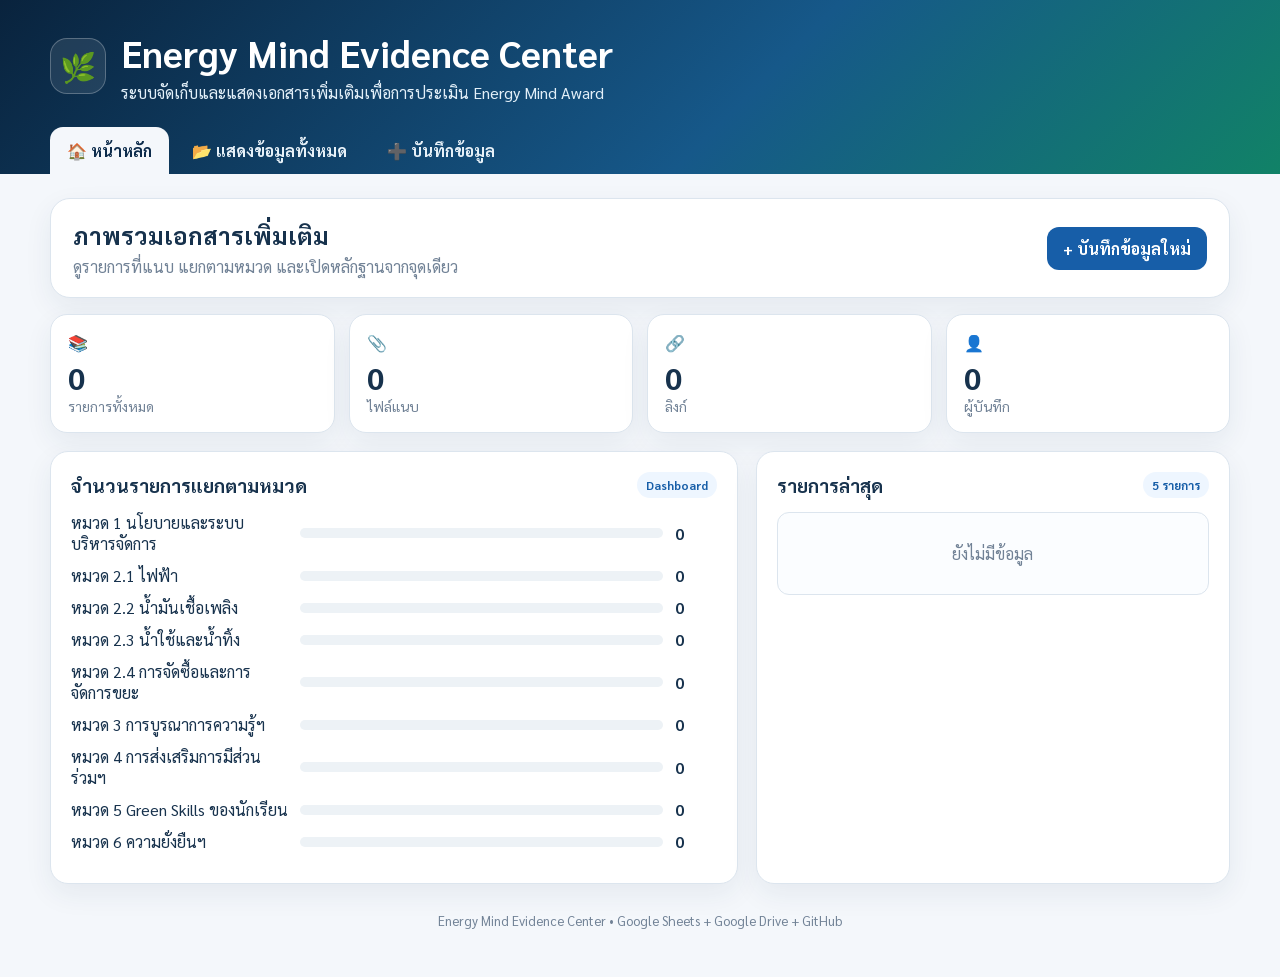
==== commit 4486599d: "Add usable Energy Mind Evidence Center web app" ====
--- a/energy-mind/index.html
+++ b/energy-mind/index.html
@@ -1,85 +1,32 @@
-<!DOCTYPE html>
+<!doctype html>
 <html lang="th">
 <head>
-<meta charset="UTF-8" />
-<meta name="viewport" content="width=device-width, initial-scale=1.0" />
+<meta charset="utf-8"><meta name="viewport" content="width=device-width,initial-scale=1">
 <title>Energy Mind Evidence Center</title>
-<link rel="preconnect" href="https://fonts.googleapis.com">
-<link rel="preconnect" href="https://fonts.gstatic.com" crossorigin>
 <link href="https://fonts.googleapis.com/css2?family=Sarabun:wght@400;500;600;700;800&display=swap" rel="stylesheet">
 <style>
-:root{--navy:#0b2a4a;--blue:#1459a6;--green:#0f8a64;--mint:#e8f7f1;--sky:#eef6ff;--bg:#f5f8fc;--text:#16324f;--muted:#6d8094;--line:#dce6f0;--white:#fff;--shadow:0 10px 28px rgba(24,55,90,.08)}
-*{box-sizing:border-box} body{margin:0;font-family:'Sarabun',sans-serif;background:var(--bg);color:var(--text)} button,input,select{font:inherit}
-header{background:linear-gradient(135deg,#08233e 0%,#124d7e 55%,#138a72 100%);color:#fff;padding:28px 20px 0}.wrap{max-width:1180px;margin:auto}.brand{display:flex;align-items:center;gap:16px}.brand-icon{width:58px;height:58px;border-radius:18px;display:grid;place-items:center;background:#ffffff18;border:1px solid #ffffff32;font-size:30px}.brand h1{margin:0;font-size:clamp(25px,4vw,38px);font-weight:800}.brand p{margin:5px 0 0;color:#dfefff;font-size:15px}.nav{display:flex;gap:8px;margin-top:24px;overflow:auto}.nav button{border:0;background:transparent;color:#e7f3ff;padding:13px 17px;border-radius:14px 14px 0 0;cursor:pointer;font-weight:700;white-space:nowrap}.nav button.active{background:var(--bg);color:var(--navy)}
-main{padding:24px 20px 50px}.tab{display:none}.tab.active{display:block}.hero{display:flex;justify-content:space-between;gap:18px;align-items:center;background:#fff;border:1px solid var(--line);border-radius:20px;padding:20px 22px;box-shadow:var(--shadow);margin-bottom:18px}.hero h2{margin:0 0 5px;font-size:22px}.hero p{margin:0;color:var(--muted)}.primary{border:0;background:var(--blue);color:#fff;border-radius:13px;padding:12px 17px;font-weight:700;cursor:pointer}.secondary{border:0;background:#e8eef5;color:#334d66;border-radius:13px;padding:12px 17px;font-weight:700;cursor:pointer}
-.cards{display:grid;grid-template-columns:repeat(4,1fr);gap:15px}.card,.panel{background:#fff;border:1px solid var(--line);border-radius:18px;box-shadow:var(--shadow)}.card{padding:18px}.card .icon{font-size:24px}.card .num{font-size:30px;font-weight:800;margin-top:8px}.card .label{color:var(--muted);font-size:14px}.grid2{display:grid;grid-template-columns:1.5fr 1fr;gap:18px;margin-top:18px}.panel{padding:20px}.panel-head{display:flex;justify-content:space-between;align-items:center;gap:12px;margin-bottom:14px}.panel h3{margin:0;font-size:19px}.chip{padding:5px 9px;border-radius:999px;background:var(--sky);color:var(--blue);font-size:12px;font-weight:700}.bar-row{display:grid;grid-template-columns:minmax(170px,1.2fr) 2fr 42px;gap:12px;align-items:center;margin:11px 0}.bar{height:10px;background:#edf2f7;border-radius:999px;overflow:hidden}.bar span{display:block;height:100%;background:linear-gradient(90deg,#1459a6,#20a47b);border-radius:999px}.latest{display:grid;gap:10px}.latest-item{padding:12px;border:1px solid var(--line);border-radius:13px;background:#fbfdff}.latest-item b{display:block;font-size:14px}.latest-item small{color:var(--muted)}
-.toolbar{display:flex;gap:10px;flex-wrap:wrap;margin-bottom:14px}.toolbar input,.toolbar select,.form input,.form select{border:1px solid #cbd8e5;background:#fff;border-radius:12px;min-height:44px;padding:10px 12px}.toolbar input{flex:1;min-width:230px}.table-wrap{overflow:auto;border:1px solid var(--line);border-radius:14px}.table{width:100%;border-collapse:collapse;min-width:880px}.table th,.table td{padding:12px 13px;border-bottom:1px solid var(--line);text-align:left;vertical-align:middle}.table th{background:#f8fbfe;font-size:13px}.table tr:hover td{background:#fbfdff}.type{display:inline-flex;padding:5px 9px;border-radius:999px;background:var(--mint);color:#087255;font-size:12px;font-weight:700}.open{display:inline-block;text-decoration:none;background:#0f766e;color:#fff;padding:7px 11px;border-radius:9px;font-size:13px}.empty{text-align:center;color:var(--muted);padding:34px!important}
-.form{display:grid;gap:16px;max-width:760px}.field label{display:block;font-weight:700;margin-bottom:7px}.field small{display:block;color:var(--muted);margin-top:5px}.upload{border:2px dashed #b8c9da;background:#f9fcff;border-radius:16px;padding:20px}.actions{display:flex;gap:10px;flex-wrap:wrap}.status{display:none;padding:12px 14px;border-radius:12px;font-weight:600}.status.show{display:block}.status.ok{background:#dcfce7;color:#166534}.status.err{background:#fee2e2;color:#991b1b}.notice{display:none;margin-bottom:15px;padding:13px 15px;border-radius:13px;background:#fff7ed;border:1px solid #fed7aa;color:#9a3412}.footer{text-align:center;color:var(--muted);font-size:13px;padding-top:28px}
-@media(max-width:900px){.cards{grid-template-columns:repeat(2,1fr)}.grid2{grid-template-columns:1fr}.hero{align-items:flex-start;flex-direction:column}}@media(max-width:560px){.cards{grid-template-columns:1fr}.bar-row{grid-template-columns:1fr}.brand{align-items:flex-start}.brand-icon{flex:0 0 58px}.panel{padding:16px}}
+:root{--navy:#0c2b4b;--blue:#175ea8;--green:#118267;--bg:#f4f7fb;--card:#fff;--text:#17324d;--muted:#718296;--line:#dce5ee;--danger:#b42318}*{box-sizing:border-box}body{margin:0;font-family:Sarabun,sans-serif;background:var(--bg);color:var(--text)}button,input,select{font:inherit}.top{background:linear-gradient(135deg,#09233d,#165889 58%,#118267);color:#fff;padding:28px 20px 0}.wrap{max-width:1180px;margin:auto}.brand{display:flex;gap:15px;align-items:center}.mark{width:56px;height:56px;border:1px solid #ffffff40;background:#ffffff18;border-radius:17px;display:grid;place-items:center;font-size:29px}.brand h1{margin:0;font-size:clamp(24px,4vw,37px)}.brand p{margin:5px 0 0;color:#e3f0f9}.tabs{display:flex;gap:6px;margin-top:24px;overflow:auto}.tabs button{border:0;background:transparent;color:#e7f1f8;padding:13px 17px;border-radius:13px 13px 0 0;font-weight:700;white-space:nowrap;cursor:pointer}.tabs button.on{background:var(--bg);color:var(--navy)}main{padding:24px 20px 48px}.page{display:none}.page.on{display:block}.hero,.panel,.stat{background:var(--card);border:1px solid var(--line);box-shadow:0 10px 28px rgba(25,52,80,.07)}.hero{border-radius:20px;padding:20px 22px;display:flex;justify-content:space-between;gap:18px;align-items:center}.hero h2,.panel h3{margin:0}.hero p{margin:5px 0 0;color:var(--muted)}.btn{border:0;border-radius:12px;padding:11px 16px;font-weight:700;cursor:pointer}.primary{background:var(--blue);color:#fff}.ghost{background:#e8eef5;color:#35506c}.stats{display:grid;grid-template-columns:repeat(4,1fr);gap:14px;margin-top:16px}.stat{border-radius:17px;padding:17px}.stat .n{font-size:30px;font-weight:800;margin-top:5px}.stat .l{color:var(--muted);font-size:14px}.grid{display:grid;grid-template-columns:1.45fr 1fr;gap:18px;margin-top:18px}.panel{border-radius:18px;padding:20px}.head{display:flex;justify-content:space-between;align-items:center;gap:12px;margin-bottom:14px}.chip{font-size:12px;font-weight:700;color:var(--blue);background:#eef6ff;padding:5px 9px;border-radius:999px}.barrow{display:grid;grid-template-columns:minmax(170px,1.2fr) 2fr 42px;gap:12px;align-items:center;margin:11px 0}.bar{height:10px;background:#edf2f6;border-radius:999px;overflow:hidden}.bar span{height:100%;display:block;background:linear-gradient(90deg,var(--blue),#20a37b);border-radius:999px}.latest{display:grid;gap:9px}.latest>div{border:1px solid var(--line);border-radius:12px;padding:11px;background:#fbfdff}.latest b{display:block;font-size:14px}.latest small{color:var(--muted)}.tools{display:flex;gap:9px;flex-wrap:wrap;margin-bottom:13px}.tools input,.tools select,.field input,.field select{min-height:44px;border:1px solid #cbd8e3;border-radius:11px;padding:10px 12px;background:#fff}.tools input{flex:1;min-width:220px}.tablewrap{overflow:auto;border:1px solid var(--line);border-radius:13px}table{width:100%;border-collapse:collapse;min-width:850px}th,td{padding:11px 12px;border-bottom:1px solid var(--line);text-align:left;vertical-align:middle}th{background:#f8fbfe;font-size:13px}.kind{display:inline-flex;padding:5px 8px;border-radius:999px;background:#e9f7f1;color:#087255;font-size:12px;font-weight:700}.open{display:inline-block;text-decoration:none;background:#0f766e;color:#fff;padding:7px 10px;border-radius:9px;font-size:13px}.empty{text-align:center;color:var(--muted);padding:30px!important}.form{max-width:760px;display:grid;gap:15px}.field label{display:block;font-weight:700;margin-bottom:6px}.field small{display:block;color:var(--muted);margin-top:5px}.drop{border:2px dashed #b9cad9;border-radius:15px;padding:19px;background:#f9fcff}.msg{display:none;border-radius:12px;padding:12px 13px;font-weight:600}.msg.show{display:block}.ok{background:#dcfce7;color:#166534}.err{background:#fee2e2;color:#991b1b}.setup{border:1px solid #fed7aa;background:#fff7ed;border-radius:14px;padding:14px;margin-bottom:15px}.setup h4{margin:0 0 7px}.setup .row{display:flex;gap:8px;flex-wrap:wrap}.setup input{flex:1;min-width:260px;min-height:43px;border:1px solid #e4b980;border-radius:10px;padding:9px 11px}.footer{text-align:center;color:var(--muted);font-size:13px;padding-top:28px}@media(max-width:880px){.stats{grid-template-columns:repeat(2,1fr)}.grid{grid-template-columns:1fr}.hero{align-items:flex-start;flex-direction:column}}@media(max-width:540px){.stats{grid-template-columns:1fr}.barrow{grid-template-columns:1fr}.brand{align-items:flex-start}}
 </style>
 </head>
 <body>
-<header><div class="wrap">
-  <div class="brand"><div class="brand-icon">🌿</div><div><h1>Energy Mind Evidence Center</h1><p>ระบบจัดเก็บและแสดงเอกสารเพิ่มเติมเพื่อการประเมิน Energy Mind Award</p></div></div>
-  <nav class="nav">
-    <button class="active" data-tab="home">🏠 หน้าหลัก</button>
-    <button data-tab="all">📂 แสดงข้อมูลทั้งหมด</button>
-    <button data-tab="add">➕ บันทึกข้อมูล</button>
-  </nav>
-</div></header>
+<header class="top"><div class="wrap"><div class="brand"><div class="mark">🌿</div><div><h1>Energy Mind Evidence Center</h1><p>ระบบจัดเก็บและแสดงเอกสารเพิ่มเติมเพื่อการประเมิน Energy Mind Award</p></div></div><nav class="tabs"><button class="on" data-page="home">🏠 หน้าหลัก</button><button data-page="list">📂 แสดงข้อมูลทั้งหมด</button><button data-page="add">➕ บันทึกข้อมูล</button></nav></div></header>
 <main><div class="wrap">
-<section id="home" class="tab active">
-  <div class="hero"><div><h2>ภาพรวมเอกสารเพิ่มเติม</h2><p>ติดตามรายการที่แนบทั้งหมด แยกตามหมวด และเปิดดูเอกสารได้จากจุดเดียว</p></div><button class="primary" onclick="showTab('add')">+ บันทึกข้อมูลใหม่</button></div>
-  <div class="cards">
-    <div class="card"><div class="icon">📚</div><div class="num" id="totalCount">0</div><div class="label">รายการทั้งหมด</div></div>
-    <div class="card"><div class="icon">📎</div><div class="num" id="fileCount">0</div><div class="label">ไฟล์แนบ</div></div>
-    <div class="card"><div class="icon">🔗</div><div class="num" id="linkCount">0</div><div class="label">ลิงก์</div></div>
-    <div class="card"><div class="icon">👤</div><div class="num" id="userCount">0</div><div class="label">ผู้บันทึก</div></div>
-  </div>
-  <div class="grid2">
-    <div class="panel"><div class="panel-head"><h3>จำนวนรายการแยกตามหมวด</h3><span class="chip">อัปเดตจากฐานข้อมูล</span></div><div id="categoryBars"></div></div>
-    <div class="panel"><div class="panel-head"><h3>รายการล่าสุด</h3><span class="chip">5 รายการ</span></div><div id="latest" class="latest"></div></div>
-  </div>
-</section>
-<section id="all" class="tab">
-  <div class="panel"><div class="panel-head"><div><h3>เอกสารเพิ่มเติมทั้งหมด</h3><small style="color:var(--muted)">ค้นหา กรอง และเปิดเอกสารตามหมวดได้ทันที</small></div><button class="primary" onclick="showTab('add')">+ เพิ่มรายการ</button></div>
-    <div class="toolbar"><input id="search" placeholder="ค้นหาหมวด ผู้บันทึก หรือชื่อไฟล์..."><select id="filterCategory"><option value="">ทุกหมวด</option></select><select id="filterType"><option value="">ทุกประเภท</option><option value="ไฟล์">ไฟล์</option><option value="ลิงก์">ลิงก์</option></select></div>
-    <div class="table-wrap"><table class="table"><thead><tr><th>ลำดับ</th><th>หมวด</th><th>ผู้บันทึก</th><th>วันที่</th><th>เวลา</th><th>ประเภท</th><th>ชื่อไฟล์/ลิงก์</th><th>เอกสาร</th></tr></thead><tbody id="rows"></tbody></table></div>
-  </div>
-</section>
-<section id="add" class="tab">
-  <div class="panel"><div class="panel-head"><div><h3>บันทึกเอกสารเพิ่มเติม</h3><small style="color:var(--muted)">แนบไฟล์หรือวางลิงก์อย่างใดอย่างหนึ่ง</small></div></div>
-    <div id="configNote" class="notice">ยังไม่ได้เชื่อม Google Apps Script Web App จึงยังไม่สามารถบันทึกข้อมูลจริงได้</div>
-    <form id="recordForm" class="form">
-      <div class="field"><label>หมวด</label><select id="category" required></select></div>
-      <div class="field"><label>ผู้บันทึก</label><input id="recorder" required placeholder="กรอกชื่อผู้บันทึก"></div>
-      <div class="field"><label>วัน/เดือน/ปี และเวลา</label><input id="datetime" readonly><small>ระบบแสดงและบันทึกให้อัตโนมัติตามเวลาประเทศไทย</small></div>
-      <div class="field"><label>ไฟล์แนบ</label><div class="upload"><input id="file" type="file"><small>เลือกไฟล์ที่ต้องการแนบ หรือใช้ลิงก์ด้านล่างแทน</small></div></div>
-      <div class="field"><label>ลิงก์</label><input id="link" type="url" placeholder="https://..."></div>
-      <div class="actions"><button type="submit" class="primary">💾 บันทึกข้อมูล</button><button type="reset" class="secondary">ล้างข้อมูล</button></div>
-      <div id="status" class="status"></div>
-    </form>
-  </div>
-</section>
-<div class="footer">Energy Mind Evidence Center • Google Sheets + Google Drive + GitHub Pages</div>
-</div></main>
+<section id="home" class="page on"><div class="hero"><div><h2>ภาพรวมเอกสารเพิ่มเติม</h2><p>ดูรายการที่แนบ แยกตามหมวด และเปิดหลักฐานจากจุดเดียว</p></div><button class="btn primary" onclick="go('add')">+ บันทึกข้อมูลใหม่</button></div><div class="stats"><div class="stat">📚<div class="n" id="total">0</div><div class="l">รายการทั้งหมด</div></div><div class="stat">📎<div class="n" id="files">0</div><div class="l">ไฟล์แนบ</div></div><div class="stat">🔗<div class="n" id="links">0</div><div class="l">ลิงก์</div></div><div class="stat">👤<div class="n" id="users">0</div><div class="l">ผู้บันทึก</div></div></div><div class="grid"><div class="panel"><div class="head"><h3>จำนวนรายการแยกตามหมวด</h3><span class="chip">Dashboard</span></div><div id="bars"></div></div><div class="panel"><div class="head"><h3>รายการล่าสุด</h3><span class="chip">5 รายการ</span></div><div id="latest" class="latest"></div></div></div></section>
+<section id="list" class="page"><div class="panel"><div class="head"><div><h3>ข้อมูลทั้งหมด</h3><small style="color:var(--muted)">ค้นหา กรอง และเปิดเอกสาร</small></div><button class="btn primary" onclick="go('add')">+ เพิ่มรายการ</button></div><div class="tools"><input id="q" placeholder="ค้นหาหมวด ผู้บันทึก หรือชื่อไฟล์"><select id="catFilter"><option value="">ทุกหมวด</option></select><select id="typeFilter"><option value="">ทุกประเภท</option><option>ไฟล์</option><option>ลิงก์</option></select></div><div class="tablewrap"><table><thead><tr><th>#</th><th>หมวด</th><th>ผู้บันทึก</th><th>วันที่</th><th>เวลา</th><th>ประเภท</th><th>ชื่อไฟล์/ลิงก์</th><th>เปิด</th></tr></thead><tbody id="tbody"></tbody></table></div></div></section>
+<section id="add" class="page"><div class="panel"><div class="head"><div><h3>บันทึกข้อมูล</h3><small style="color:var(--muted)">แนบไฟล์หรือวางลิงก์อย่างใดอย่างหนึ่ง</small></div></div><div id="setup" class="setup"><h4>เชื่อมระบบครั้งแรก</h4><div>วาง URL ของ Google Apps Script Web App ที่ลงท้ายด้วย <b>/exec</b> ระบบจะจำไว้ในเบราว์เซอร์นี้</div><div class="row" style="margin-top:9px"><input id="apiInput" placeholder="https://script.google.com/macros/s/.../exec"><button class="btn primary" onclick="saveApi()">เชื่อมระบบ</button></div></div><form id="form" class="form"><div class="field"><label>หมวด</label><select id="category" required></select></div><div class="field"><label>ผู้บันทึก</label><input id="recorder" required placeholder="ชื่อผู้บันทึก"></div><div class="field"><label>วัน/เดือน/ปี และเวลา</label><input id="clock" readonly><small>ระบบบันทึกเวลาประเทศไทยให้อัตโนมัติ</small></div><div class="field"><label>ไฟล์แนบ</label><div class="drop"><input id="file" type="file"><small>ขนาดไม่เกิน 10 MB</small></div></div><div class="field"><label>หรือลิงก์</label><input id="url" type="url" placeholder="https://..."></div><div><button class="btn primary" type="submit">💾 บันทึกข้อมูล</button> <button class="btn ghost" type="reset">ล้างข้อมูล</button></div><div id="msg" class="msg"></div></form></div></section>
+<div class="footer">Energy Mind Evidence Center • Google Sheets + Google Drive + GitHub</div></div></main>
 <script>
-const APPS_SCRIPT_URL='PASTE_YOUR_APPS_SCRIPT_WEB_APP_URL_HERE';
-const CATEGORIES=['หมวด 1 นโยบายและระบบบริหารจัดการ','หมวด 2.1 ไฟฟ้า','หมวด 2.2 น้ำมันเชื้อเพลิง','หมวด 2.3 น้ำใช้และน้ำทิ้ง','หมวด 2.4 การจัดซื้อและการจัดการขยะ','หมวด 3 การบูรณาการความรู้ฯ','หมวด 4 การส่งเสริมการมีส่วนร่วมฯ','หมวด 5 Green Skills ของนักเรียน','หมวด 6 ความยั่งยืนฯ'];
-let records=[]; const $=s=>document.querySelector(s);
-function configured(){return APPS_SCRIPT_URL.startsWith('https://script.google.com/macros/s/');}
-function init(){CATEGORIES.forEach(c=>{$('#category').add(new Option(c,c));$('#filterCategory').add(new Option(c,c));});document.querySelectorAll('.nav button').forEach(b=>b.onclick=()=>showTab(b.dataset.tab));$('#search').oninput=renderTable;$('#filterCategory').onchange=renderTable;$('#filterType').onchange=renderTable;$('#recordForm').onsubmit=submitRecord;$('#recordForm').onreset=()=>setTimeout(updateClock,0);updateClock();setInterval(updateClock,30000);if(configured()){loadRecords();}else{$('#configNote').style.display='block';renderAll();}}
-function showTab(id){document.querySelectorAll('.tab').forEach(x=>x.classList.remove('active'));document.querySelectorAll('.nav button').forEach(x=>x.classList.remove('active'));$('#'+id).classList.add('active');document.querySelector(`[data-tab="${id}"]`).classList.add('active');if(id!=='add'&&configured())loadRecords();window.scrollTo({top:0,behavior:'smooth'});}
-function updateClock(){const d=new Date();$('#datetime').value=d.toLocaleString('th-TH',{dateStyle:'long',timeStyle:'short'});}
-function loadRecords(){const cb='em_'+Date.now();const sc=document.createElement('script');window[cb]=data=>{records=Array.isArray(data)?data:(data.records||[]);renderAll();delete window[cb];sc.remove();};sc.src=APPS_SCRIPT_URL+'?action=list&callback='+cb+'&t='+Date.now();sc.onerror=()=>showStatus('โหลดข้อมูลไม่สำเร็จ กรุณาตรวจสอบการเชื่อมต่อ','err');document.body.appendChild(sc);}
-function renderAll(){renderDashboard();renderTable();}
-function renderDashboard(){const files=records.filter(r=>r.type==='ไฟล์').length,links=records.filter(r=>r.type==='ลิงก์').length;$('#totalCount').textContent=records.length;$('#fileCount').textContent=files;$('#linkCount').textContent=links;$('#userCount').textContent=new Set(records.map(r=>r.recorder).filter(Boolean)).size;const counts=Object.fromEntries(CATEGORIES.map(c=>[c,0]));records.forEach(r=>counts[r.category]=(counts[r.category]||0)+1);const max=Math.max(1,...Object.values(counts));$('#categoryBars').innerHTML=CATEGORIES.map(c=>`<div class="bar-row"><div>${esc(c)}</div><div class="bar"><span style="width:${counts[c]/max*100}%"></span></div><b>${counts[c]}</b></div>`).join('');const latest=[...records].slice(-5).reverse();$('#latest').innerHTML=latest.length?latest.map(r=>`<div class="latest-item"><b>${esc(r.category||'-')}</b><small>${esc(r.recorder||'-')} • ${esc(r.date||'')} ${esc(r.time||'')}</small></div>`).join(''):'<div class="empty">ยังไม่มีข้อมูล</div>';}
-function renderTable(){const q=$('#search').value.toLowerCase(),cat=$('#filterCategory').value,type=$('#filterType').value;const data=records.filter(r=>(!cat||r.category===cat)&&(!type||r.type===type)&&(!q||[r.category,r.recorder,r.name].join(' ').toLowerCase().includes(q))).reverse();$('#rows').innerHTML=data.length?data.map((r,i)=>`<tr><td>${i+1}</td><td>${esc(r.category||'')}</td><td>${esc(r.recorder||'')}</td><td>${esc(r.date||'')}</td><td>${esc(r.time||'')}</td><td><span class="type">${esc(r.type||'')}</span></td><td>${esc(r.name||'')}</td><td>${r.url?`<a class="open" href="${escAttr(r.url)}" target="_blank" rel="noopener">เปิด</a>`:'-'}</td></tr>`).join(''):'<tr><td colspan="8" class="empty">ยังไม่มีข้อมูล</td></tr>';}
-async function submitRecord(e){e.preventDefault();if(!configured()){showStatus('ยังไม่ได้เชื่อม Google Apps Script Web App','err');return;}const file=$('#file').files[0],link=$('#link').value.trim(),category=$('#category').value,recorder=$('#recorder').value.trim();if(!file&&!link){showStatus('กรุณาแนบไฟล์หรือวางลิงก์','err');return;}if(file&&link){showStatus('กรุณาเลือกอย่างใดอย่างหนึ่ง: ไฟล์ หรือ ลิงก์','err');return;}const fd=new FormData();fd.append('action','add');fd.append('category',category);fd.append('recorder',recorder);if(file){if(file.size>10*1024*1024){showStatus('ไฟล์ต้องมีขนาดไม่เกิน 10 MB','err');return;}fd.append('type','ไฟล์');fd.append('name',file.name);fd.append('mimeType',file.type||'application/octet-stream');fd.append('fileData',await toBase64(file));}else{fd.append('type','ลิงก์');fd.append('name',link);fd.append('url',link);}showStatus('กำลังบันทึกข้อมูล...','ok');try{await fetch(APPS_SCRIPT_URL,{method:'POST',body:fd,mode:'no-cors'});showStatus('บันทึกข้อมูลแล้ว ระบบกำลังอัปเดตรายการ','ok');e.target.reset();updateClock();setTimeout(()=>{loadRecords();showTab('all');},1400);}catch(err){showStatus('บันทึกไม่สำเร็จ กรุณาลองใหม่','err');}}
-function toBase64(file){return new Promise((resolve,reject)=>{const r=new FileReader();r.onload=()=>resolve(String(r.result).split(',')[1]);r.onerror=reject;r.readAsDataURL(file);});}
-function showStatus(msg,type){const el=$('#status');el.textContent=msg;el.className='status show '+type;}
-function esc(v){return String(v??'').replace(/[&<>"']/g,m=>({'&':'&amp;','<':'&lt;','>':'&gt;','"':'&quot;',"'":'&#039;'}[m]));}function escAttr(v){return esc(v).replace(/`/g,'&#096;');}
-init();
+const CATS=['หมวด 1 นโยบายและระบบบริหารจัดการ','หมวด 2.1 ไฟฟ้า','หมวด 2.2 น้ำมันเชื้อเพลิง','หมวด 2.3 น้ำใช้และน้ำทิ้ง','หมวด 2.4 การจัดซื้อและการจัดการขยะ','หมวด 3 การบูรณาการความรู้ฯ','หมวด 4 การส่งเสริมการมีส่วนร่วมฯ','หมวด 5 Green Skills ของนักเรียน','หมวด 6 ความยั่งยืนฯ'];let data=[];const $=s=>document.querySelector(s);let API=localStorage.getItem('energyMindApi')||'';
+function init(){CATS.forEach(c=>{$('#category').add(new Option(c,c));$('#catFilter').add(new Option(c,c))});document.querySelectorAll('.tabs button').forEach(b=>b.onclick=()=>go(b.dataset.page));$('#q').oninput=table;$('#catFilter').onchange=table;$('#typeFilter').onchange=table;$('#form').onsubmit=submit;tick();setInterval(tick,30000);updateSetup();if(API)load();else render()}
+function go(id){document.querySelectorAll('.page').forEach(x=>x.classList.remove('on'));document.querySelectorAll('.tabs button').forEach(x=>x.classList.remove('on'));$('#'+id).classList.add('on');document.querySelector(`[data-page="${id}"]`).classList.add('on');if(API&&id!=='add')load();scrollTo({top:0,behavior:'smooth'})}
+function tick(){$('#clock').value=new Date().toLocaleString('th-TH',{dateStyle:'long',timeStyle:'medium',timeZone:'Asia/Bangkok'})}
+function updateSetup(){$('#setup').style.display=API?'none':'block';if(API)$('#apiInput').value=API}
+function saveApi(){const v=$('#apiInput').value.trim();if(!/^https:\/\/script\.google\.com\/macros\/s\/.+\/exec$/.test(v)){alert('URL ไม่ถูกต้อง กรุณาใช้ Web App URL ที่ลงท้าย /exec');return}API=v;localStorage.setItem('energyMindApi',API);updateSetup();load();alert('เชื่อมระบบแล้ว')}
+function load(){const cb='emcb'+Date.now(),s=document.createElement('script');window[cb]=r=>{data=(r&&r.records)||[];render();delete window[cb];s.remove()};s.src=API+'?action=list&callback='+cb+'&t='+Date.now();s.onerror=()=>message('เชื่อมฐานข้อมูลไม่สำเร็จ','err');document.body.appendChild(s)}
+function render(){dashboard();table()}
+function dashboard(){$('#total').textContent=data.length;$('#files').textContent=data.filter(x=>x.type==='ไฟล์').length;$('#links').textContent=data.filter(x=>x.type==='ลิงก์').length;$('#users').textContent=new Set(data.map(x=>x.recorder).filter(Boolean)).size;const counts=Object.fromEntries(CATS.map(c=>[c,0]));data.forEach(x=>counts[x.category]=(counts[x.category]||0)+1);const m=Math.max(1,...Object.values(counts));$('#bars').innerHTML=CATS.map(c=>`<div class="barrow"><div>${e(c)}</div><div class="bar"><span style="width:${counts[c]/m*100}%"></span></div><b>${counts[c]}</b></div>`).join('');const recent=[...data].slice(-5).reverse();$('#latest').innerHTML=recent.length?recent.map(x=>`<div><b>${e(x.category)}</b><small>${e(x.recorder)} • ${e(x.date)} ${e(x.time)}</small></div>`).join(''):'<div class="empty">ยังไม่มีข้อมูล</div>'}
+function table(){const q=$('#q').value.toLowerCase(),c=$('#catFilter').value,t=$('#typeFilter').value;const a=data.filter(x=>(!c||x.category===c)&&(!t||x.type===t)&&(!q||[x.category,x.recorder,x.name].join(' ').toLowerCase().includes(q))).reverse();$('#tbody').innerHTML=a.length?a.map((x,i)=>`<tr><td>${i+1}</td><td>${e(x.category)}</td><td>${e(x.recorder)}</td><td>${e(x.date)}</td><td>${e(x.time)}</td><td><span class="kind">${e(x.type)}</span></td><td>${e(x.name)}</td><td>${x.url?`<a class="open" target="_blank" rel="noopener" href="${ea(x.url)}">เปิด</a>`:'-'}</td></tr>`).join(''):'<tr><td colspan="8" class="empty">ยังไม่มีข้อมูล</td></tr>'}
+async function submit(ev){ev.preventDefault();if(!API){message('กรุณาเชื่อม Google Apps Script ก่อน','err');return}const f=$('#file').files[0],u=$('#url').value.trim();if(!f&&!u){message('กรุณาแนบไฟล์หรือวางลิงก์','err');return}if(f&&u){message('กรุณาเลือกไฟล์หรือลิงก์อย่างใดอย่างหนึ่ง','err');return}const p=new URLSearchParams();p.set('action','add');p.set('category',$('#category').value);p.set('recorder',$('#recorder').value.trim());if(f){if(f.size>10*1024*1024){message('ไฟล์เกิน 10 MB','err');return}p.set('type','ไฟล์');p.set('name',f.name);p.set('mimeType',f.type||'application/octet-stream');p.set('fileData',await b64(f))}else{p.set('type','ลิงก์');p.set('name',u);p.set('url',u)}message('กำลังบันทึก...','ok');try{await fetch(API,{method:'POST',mode:'no-cors',headers:{'Content-Type':'application/x-www-form-urlencoded;charset=UTF-8'},body:p.toString()});message('บันทึกแล้ว กำลังโหลดข้อมูลล่าสุด','ok');ev.target.reset();tick();setTimeout(()=>{load();go('list')},1200)}catch(err){message('บันทึกไม่สำเร็จ','err')}}
+function b64(f){return new Promise((res,rej)=>{const r=new FileReader();r.onload=()=>res(String(r.result).split(',')[1]);r.onerror=rej;r.readAsDataURL(f)})}function message(x,k){const m=$('#msg');m.textContent=x;m.className='msg show '+k}function e(v){return String(v??'').replace(/[&<>"']/g,m=>({'&':'&amp;','<':'&lt;','>':'&gt;','"':'&quot;',"'":'&#39;'}[m]))}function ea(v){return e(v).replace(/`/g,'&#96;')}init();
 </script>
-</body>
-</html>+</body></html>
